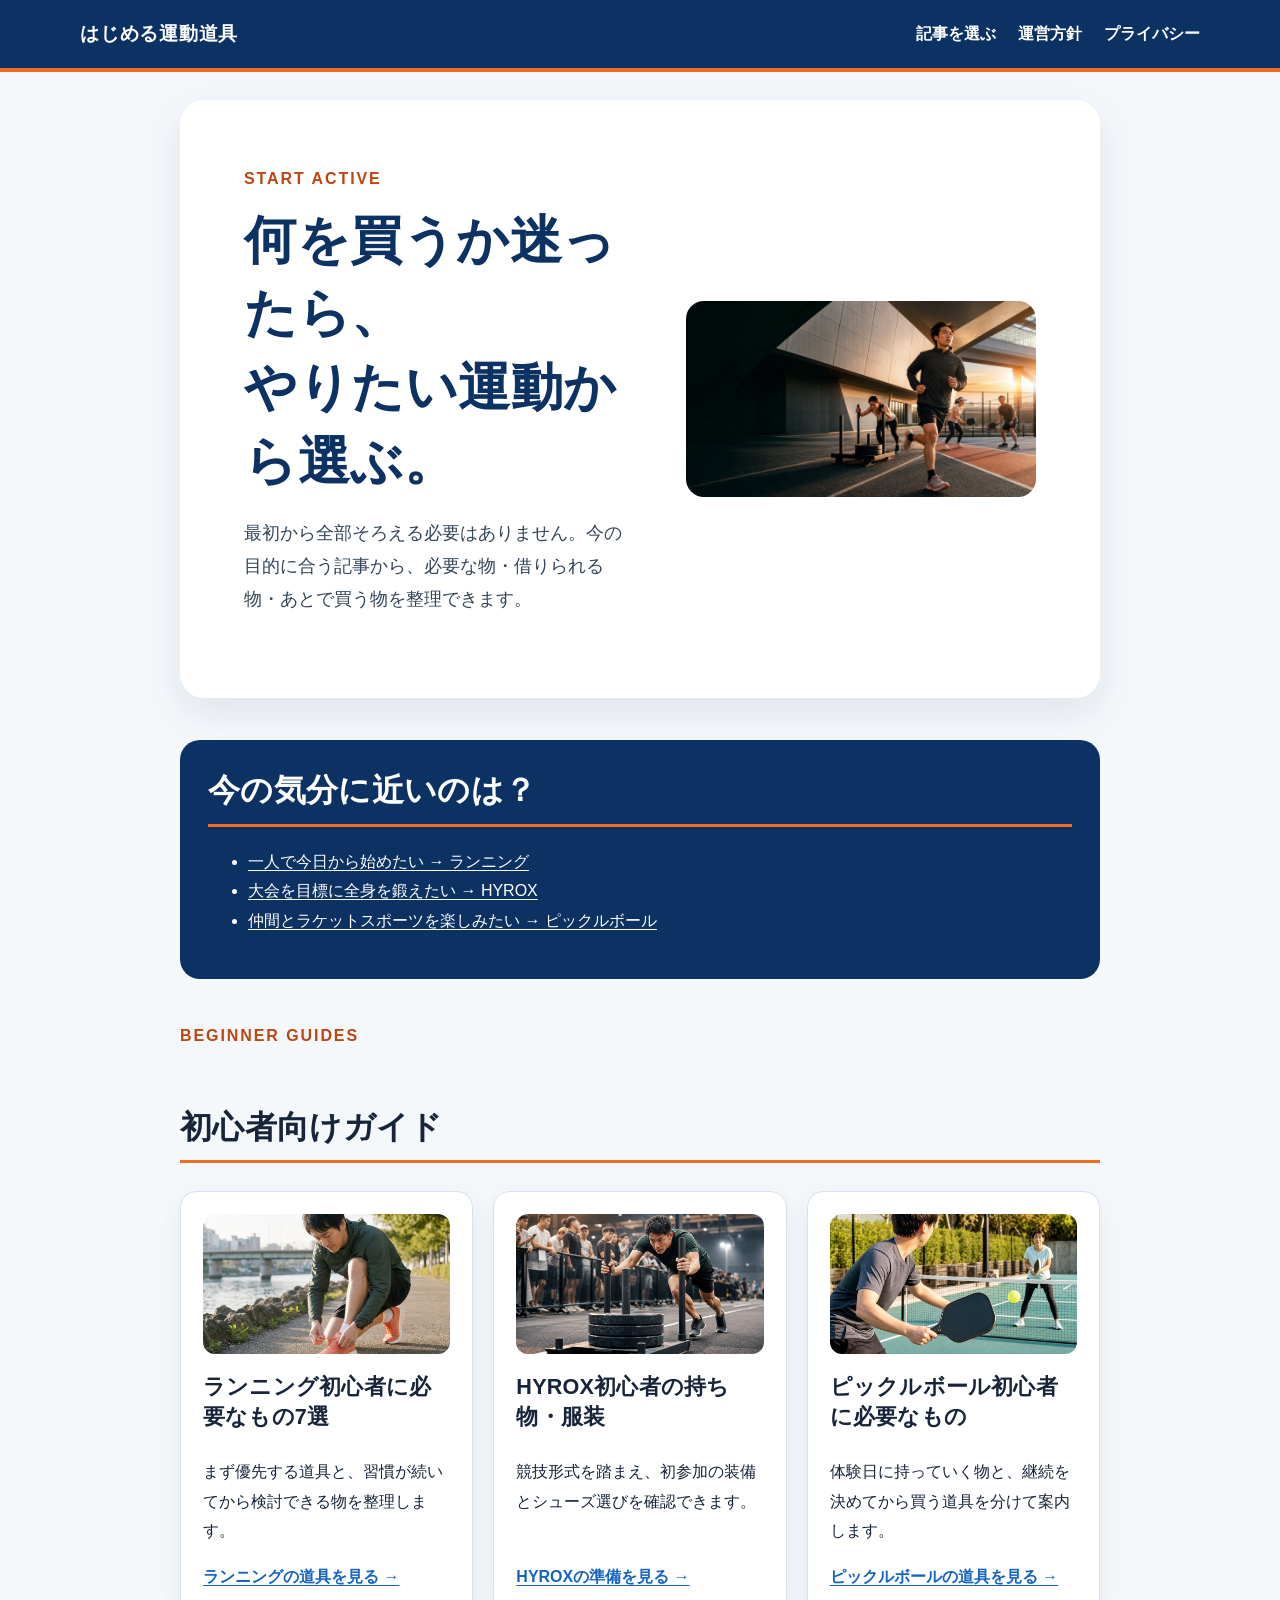
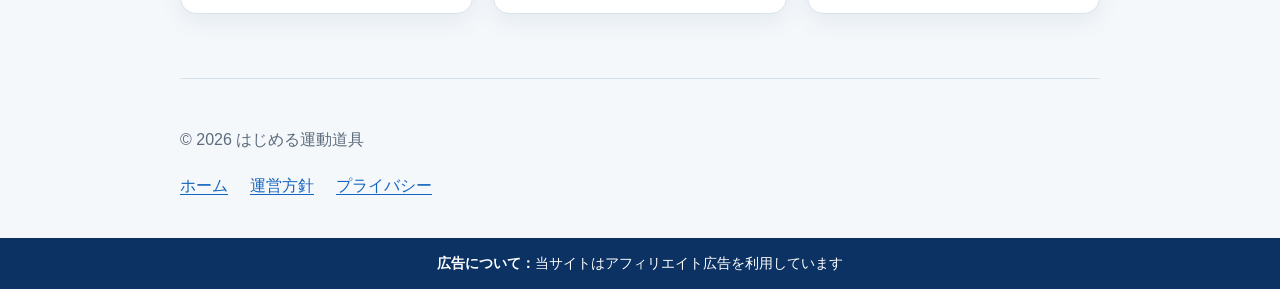
==== index.html @ 6222cc98 "運動用品サイト「はじめる運動道具」を独立サイトとして構築 - shigoto-dogu から分離した運動用品3記事を undou-dogu 用に全面書き換え   (canonical / og:* /" ====
<!doctype html>
<html lang="ja">
<head>
  <meta charset="utf-8">
  <meta name="viewport" content="width=device-width,initial-scale=1">
  <meta name="theme-color" content="#0b3263">
  <title>はじめる運動道具｜初心者のためのスポーツ用品ガイド</title>
  <meta name="description" content="ランニング、HYROX、ピックルボールを始めたい人へ。最初に必要な道具と、続けてから買えばよい物を分かりやすく案内します。">
  <link rel="canonical" href="https://isseyuuu.github.io/undou-dogu/">
  <link rel="icon" href="assets/favicon.svg" type="image/svg+xml">
  <meta property="og:type" content="website">
  <meta property="og:locale" content="ja_JP">
  <meta property="og:site_name" content="はじめる運動道具">
  <meta property="og:title" content="はじめる運動道具｜初心者のためのスポーツ用品ガイド">
  <meta property="og:description" content="やってみたい運動から、最初に必要な道具を選べる初心者向けガイド。">
  <meta property="og:url" content="https://isseyuuu.github.io/undou-dogu/">
  <meta property="og:image" content="https://isseyuuu.github.io/undou-dogu/assets/images/hero-active-life.jpg">
  <link rel="stylesheet" href="assets/style.css">
</head>
<body>
<a class="skip-link" href="#main">本文へ移動</a>
<header class="site-header"><a class="logo" href="index.html">はじめる運動道具</a><nav aria-label="メインナビゲーション"><a href="index.html#articles">記事を選ぶ</a><a href="about.html">運営方針</a><a href="privacy.html">プライバシー</a></nav></header>
<main id="main">
  <section class="hero">
    <div><p class="eyebrow">START ACTIVE</p><h1>何を買うか迷ったら、<br>やりたい運動から選ぶ。</h1><p class="lead">最初から全部そろえる必要はありません。今の目的に合う記事から、必要な物・借りられる物・あとで買う物を整理できます。</p></div>
    <img src="assets/images/hero-active-life.jpg" alt="ランニングなど運動を楽しむ人のイメージ" width="1200" height="800">
  </section>
  <section class="choice-guide" aria-labelledby="choose-title"><h2 id="choose-title">今の気分に近いのは？</h2><ul><li><a href="articles/running-beginner-gear.html">一人で今日から始めたい → ランニング</a></li><li><a href="articles/hyrox-beginner-guide.html">大会を目標に全身を鍛えたい → HYROX</a></li><li><a href="articles/pickleball-beginner-gear.html">仲間とラケットスポーツを楽しみたい → ピックルボール</a></li></ul></section>
  <section id="articles" aria-labelledby="articles-title"><p class="eyebrow">BEGINNER GUIDES</p><h2 id="articles-title">初心者向けガイド</h2><div class="article-grid">
    <article class="article-card"><img src="assets/images/running-beginner.jpg" alt="ランニングを始める人のイメージ" width="1200" height="675"><h2>ランニング初心者に必要なもの7選</h2><p>まず優先する道具と、習慣が続いてから検討できる物を整理します。</p><a class="card-link" href="articles/running-beginner-gear.html">ランニングの道具を見る →</a></article>
    <article class="article-card"><img src="assets/images/hyrox-beginner.jpg" alt="HYROXに向けてトレーニングする人のイメージ" width="1200" height="675"><h2>HYROX初心者の持ち物・服装</h2><p>競技形式を踏まえ、初参加の装備とシューズ選びを確認できます。</p><a class="card-link" href="articles/hyrox-beginner-guide.html">HYROXの準備を見る →</a></article>
    <article class="article-card"><img src="assets/images/pickleball-beginner.jpg" alt="ピックルボールを楽しむ人のイメージ" width="1200" height="675"><h2>ピックルボール初心者に必要なもの</h2><p>体験日に持っていく物と、継続を決めてから買う道具を分けて案内します。</p><a class="card-link" href="articles/pickleball-beginner-gear.html">ピックルボールの道具を見る →</a></article>
  </div></section>
</main>
<footer><p>© 2026 はじめる運動道具</p><div class="footer-links"><a href="index.html">ホーム</a><a href="about.html">運営方針</a><a href="privacy.html">プライバシー</a></div></footer>
<div class="ad-note"><strong>広告について：</strong>当サイトはアフィリエイト広告を利用しています</div>
</body>
</html>
---- assets/style.css ----
:root {
  --ink: #17243a;
  --muted: #5d6b7d;
  --navy: #0b3263;
  --blue: #1464c0;
  --sky: #eaf5ff;
  --orange: #ef6c22;
  --orange-dark: #bd4510;
  --mint: #e9f8f3;
  --line: #d8e2ec;
  --paper: #ffffff;
  --wash: #f5f8fb;
  --shadow: 0 14px 40px rgba(20, 52, 91, 0.1);
}

* { box-sizing: border-box; }
html { scroll-behavior: smooth; }
body {
  margin: 0;
  color: var(--ink);
  background: var(--wash);
  font-family: "Hiragino Kaku Gothic ProN", "Yu Gothic", Meiryo, sans-serif;
  font-size: 16px;
  line-height: 1.85;
}
a { color: var(--blue); text-underline-offset: 0.18em; }
a:hover { color: var(--orange-dark); }
img { max-width: 100%; height: auto; }

.skip-link {
  position: fixed;
  top: 8px;
  left: 8px;
  z-index: 100;
  padding: 10px 14px;
  color: #fff;
  background: var(--navy);
  border-radius: 8px;
  transform: translateY(-160%);
}
.skip-link:focus { transform: translateY(0); }

.site-header {
  display: flex;
  align-items: center;
  justify-content: space-between;
  gap: 24px;
  min-height: 72px;
  padding: 14px max(24px, calc((100% - 1120px) / 2));
  background: var(--navy);
  border-bottom: 4px solid var(--orange);
}
.logo { color: #fff; font-size: 1.2rem; font-weight: 800; text-decoration: none; letter-spacing: 0.04em; }
.site-header nav { display: flex; flex-wrap: wrap; gap: 8px 22px; }
.site-header nav a { color: #fff; font-weight: 700; text-decoration: none; }
.site-header nav a:hover { color: #ffd8bf; }

.breadcrumb, main, .article, footer { width: min(100% - 40px, 920px); margin-inline: auto; }
.breadcrumb { padding: 18px 0 0; font-size: 0.9rem; color: var(--muted); }
.breadcrumb ol { display: flex; flex-wrap: wrap; gap: 8px; margin: 0; padding: 0; list-style: none; }
.breadcrumb li + li::before { content: "/"; margin-right: 8px; color: #97a5b4; }

main, .article { margin-top: 28px; margin-bottom: 64px; }
.article {
  padding: clamp(24px, 5vw, 56px);
  background: var(--paper);
  border-radius: 24px;
  box-shadow: var(--shadow);
}
h1, h2, h3 { line-height: 1.42; letter-spacing: 0.01em; }
h1 { margin: 10px 0 18px; font-size: clamp(2rem, 5vw, 3.25rem); }
h2 { margin: 54px 0 20px; padding-bottom: 10px; font-size: clamp(1.45rem, 3vw, 2rem); border-bottom: 3px solid var(--orange); }
h3 { margin: 34px 0 12px; font-size: 1.22rem; color: var(--navy); }
.eyebrow { margin: 0; color: var(--orange-dark); font-weight: 800; letter-spacing: 0.12em; text-transform: uppercase; }
.lead { font-size: 1.12rem; color: #34455a; }
.meta { color: var(--muted); font-size: 0.9rem; }
.article-visual { width: 100%; margin: 28px 0; border-radius: 18px; object-fit: cover; }

.fact-strip { display: grid; grid-template-columns: repeat(auto-fit, minmax(145px, 1fr)); gap: 2px; margin: 28px 0; overflow: hidden; border-radius: 14px; background: var(--line); }
.fact-strip > * { margin: 0; padding: 18px; background: var(--sky); text-align: center; }
.toc, .cta { margin: 36px 0; padding: 26px; background: var(--mint); border-radius: 16px; }
.toc ol { margin-bottom: 0; padding-left: 1.4em; }
.toc a { font-weight: 650; }
.note-box, .source-list { margin: 28px 0; padding: 24px; border: 1px solid var(--line); border-radius: 14px; background: #f9fbfd; }
.note-box.safety, .safety { border-left: 5px solid #d84a3a; }
.source-note { color: var(--muted); font-size: 0.9rem; }
.source-list ul { padding-left: 1.3em; }
.table-wrap { margin: 24px 0; overflow-x: auto; }
table { width: 100%; border-collapse: collapse; background: #fff; }
th, td { padding: 13px 14px; border: 1px solid var(--line); text-align: left; vertical-align: top; }
th { background: var(--sky); color: var(--navy); }

.gear-list, .checklist, .steps, .race-flow, .purchase-path, .cross-list { padding-left: 0; list-style: none; counter-reset: item; }
.gear-list > li, .checklist > li, .steps > li, .race-flow > li, .purchase-path > li, .cross-list > li {
  position: relative;
  margin: 14px 0;
  padding: 18px 18px 18px 54px;
  background: var(--wash);
  border-radius: 12px;
}
.gear-list > li::before, .steps > li::before, .race-flow > li::before, .purchase-path > li::before {
  counter-increment: item;
  content: counter(item);
  position: absolute;
  left: 16px;
  top: 16px;
  display: grid;
  width: 26px;
  height: 26px;
  place-items: center;
  color: #fff;
  background: var(--blue);
  border-radius: 50%;
  font-weight: 800;
}
.checklist > li::before, .cross-list > li::before { content: "✓"; position: absolute; left: 20px; color: var(--blue); font-weight: 900; }
.priority { display: inline-block; padding: 3px 9px; border-radius: 999px; background: var(--navy); color: #fff; font-size: 0.78rem; font-weight: 800; }
.essential { border-left: 5px solid var(--orange); }
.useful { border-left: 5px solid var(--blue); }

.recommend-grid, .ad-options, .article-grid { display: grid; grid-template-columns: repeat(auto-fit, minmax(230px, 1fr)); gap: 20px; margin: 28px 0; }
.recommend-card, .ad-card, .article-card {
  padding: 22px;
  background: #fff;
  border: 1px solid var(--line);
  border-radius: 16px;
  box-shadow: 0 8px 24px rgba(20, 52, 91, 0.07);
}
.recommend-card.single-card { max-width: 520px; }
.ad-card { position: relative; }
.tag { display: inline-block; margin: 0 0 10px; padding: 2px 9px; color: #73300f; background: #fff0e6; border-radius: 999px; font-size: 0.75rem; font-weight: 800; }
.product-image-link { display: block; text-align: center; }
.product-image-link img { border-radius: 10px; }
.product-button { display: block; margin-top: 16px; padding: 12px 16px; color: #fff; background: var(--orange-dark); border-radius: 9px; font-weight: 800; text-align: center; text-decoration: none; }
.product-button:hover { color: #fff; background: #94350b; }
.related-links { display: grid; gap: 12px; margin: 44px 0; }
.related-links a { padding: 16px 18px; background: var(--sky); border-radius: 12px; font-weight: 700; text-decoration: none; }

.hero { display: grid; grid-template-columns: 1.05fr 0.95fr; align-items: center; gap: clamp(24px, 5vw, 56px); padding: clamp(28px, 6vw, 64px); background: #fff; border-radius: 24px; box-shadow: var(--shadow); }
.hero img { width: 100%; border-radius: 18px; }
.hero h1 { color: var(--navy); }
.choice-guide { margin: 42px 0; padding: 28px; background: var(--navy); color: #fff; border-radius: 20px; }
.choice-guide h2 { margin-top: 0; border-color: var(--orange); }
.choice-guide a { color: #fff; }
.article-card { display: flex; flex-direction: column; }
.article-card img { aspect-ratio: 16 / 9; object-fit: cover; border-radius: 12px; }
.article-card h2 { margin: 18px 0 8px; padding: 0; border: 0; font-size: 1.35rem; }
.article-card .card-link { margin-top: auto; font-weight: 800; }
.content-page { padding: clamp(24px, 5vw, 52px); background: #fff; border-radius: 24px; box-shadow: var(--shadow); }

footer { padding: 30px 0 38px; border-top: 1px solid var(--line); color: var(--muted); }
.footer-links { display: flex; flex-wrap: wrap; gap: 10px 22px; }
.ad-note { padding: 12px 20px; color: #fff; background: var(--navy); text-align: center; font-size: 0.88rem; }

@media (max-width: 720px) {
  .site-header { align-items: flex-start; flex-direction: column; gap: 8px; }
  .site-header nav { gap: 6px 16px; }
  .hero { grid-template-columns: 1fr; }
  .article { width: min(100% - 24px, 920px); }
  h1 { font-size: clamp(1.8rem, 9vw, 2.5rem); }
}
@media (max-width: 480px) {
  .toc, .cta { padding: 22px; }
  .breadcrumb, main, footer { width: min(100% - 24px, 920px); }
}
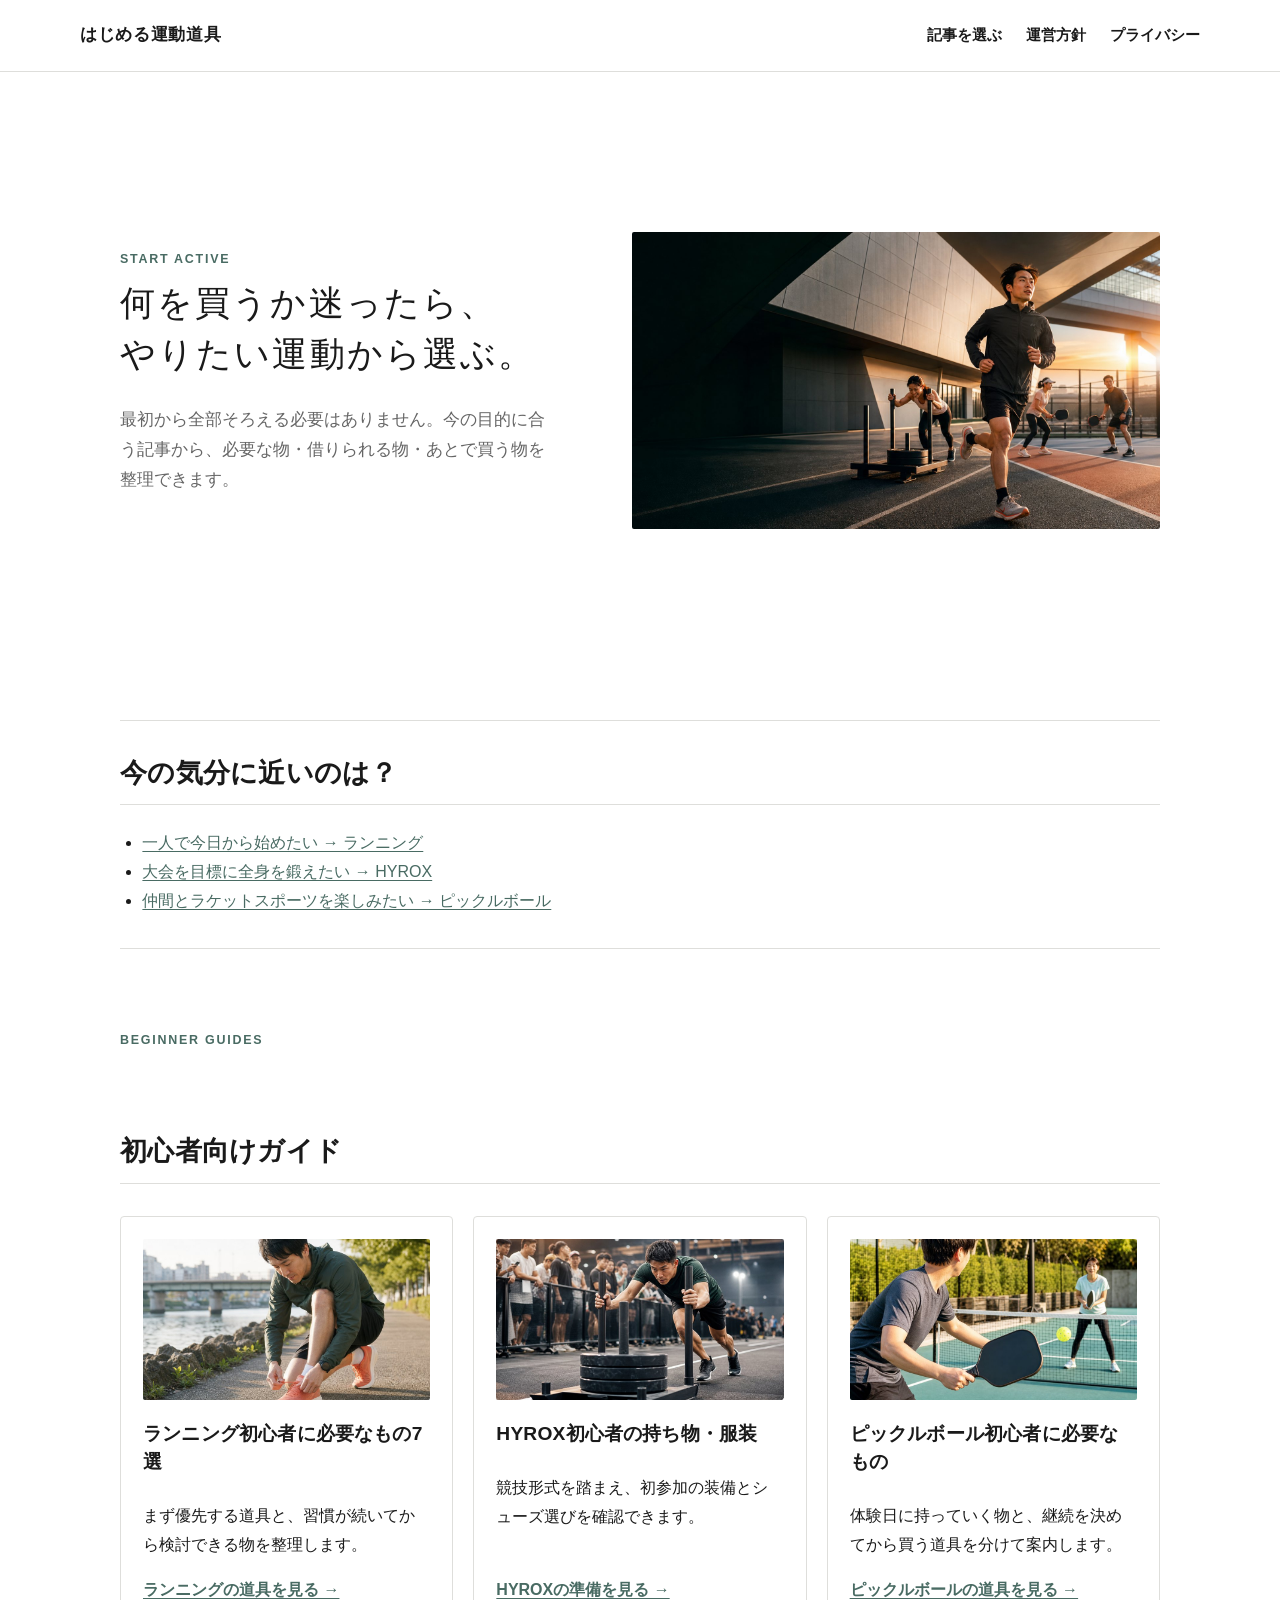
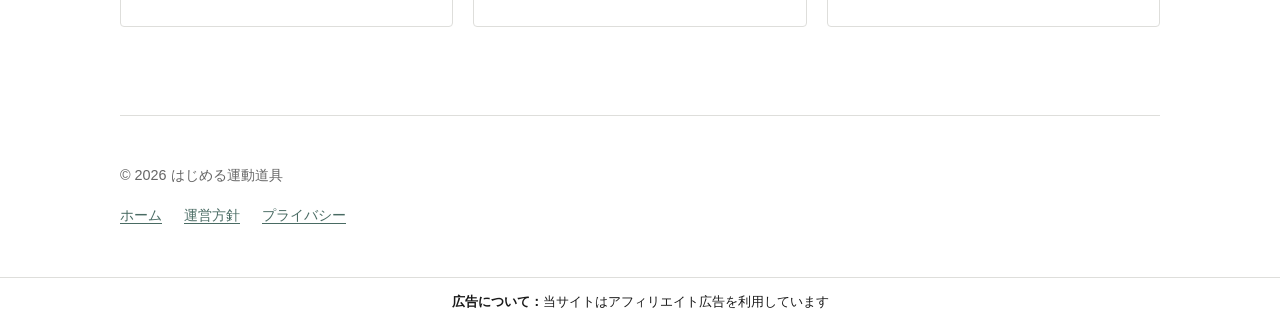
==== commit d508df75: "Align theme-color with the new design; style h4 product names デザイン刷新(tanica.jp参考の白基調)と記事の購入導線強化を統合して" ====
--- a/index.html
+++ b/index.html
@@ -3,7 +3,7 @@
 <head>
   <meta charset="utf-8">
   <meta name="viewport" content="width=device-width,initial-scale=1">
-  <meta name="theme-color" content="#0b3263">
+  <meta name="theme-color" content="#ffffff">
   <title>はじめる運動道具｜初心者のためのスポーツ用品ガイド</title>
   <meta name="description" content="ランニング、HYROX、ピックルボールを始めたい人へ。最初に必要な道具と、続けてから買えばよい物を分かりやすく案内します。">
   <link rel="canonical" href="https://isseyuuu.github.io/undou-dogu/">
--- a/assets/style.css
+++ b/assets/style.css
@@ -1,16 +1,9 @@
 :root {
-  --ink: #17243a;
-  --muted: #5d6b7d;
-  --navy: #0b3263;
-  --blue: #1464c0;
-  --sky: #eaf5ff;
-  --orange: #ef6c22;
-  --orange-dark: #bd4510;
-  --mint: #e9f8f3;
-  --line: #d8e2ec;
+  --ink: #1a1a1a;
+  --muted: #666666;
+  --accent: #496b63;
+  --line: #dededb;
   --paper: #ffffff;
-  --wash: #f5f8fb;
-  --shadow: 0 14px 40px rgba(20, 52, 91, 0.1);
 }
 
 * { box-sizing: border-box; }
@@ -18,24 +11,25 @@
 body {
   margin: 0;
   color: var(--ink);
-  background: var(--wash);
-  font-family: "Hiragino Kaku Gothic ProN", "Yu Gothic", Meiryo, sans-serif;
+  background: var(--paper);
+  font-family: "Hiragino Kaku Gothic ProN", "Yu Gothic", YuGothic, Meiryo, sans-serif;
   font-size: 16px;
-  line-height: 1.85;
-}
-a { color: var(--blue); text-underline-offset: 0.18em; }
-a:hover { color: var(--orange-dark); }
-img { max-width: 100%; height: auto; }
+  line-height: 1.8;
+  overflow-wrap: anywhere;
+}
+a { color: var(--accent); text-underline-offset: 0.2em; }
+a:hover { text-decoration-thickness: 2px; }
+img { display: block; max-width: 100%; height: auto; }
 
 .skip-link {
   position: fixed;
   top: 8px;
   left: 8px;
   z-index: 100;
-  padding: 10px 14px;
-  color: #fff;
-  background: var(--navy);
-  border-radius: 8px;
+  padding: 8px 12px;
+  color: #ffffff;
+  background: var(--accent);
+  border-radius: 4px;
   transform: translateY(-160%);
 }
 .skip-link:focus { transform: translateY(0); }
@@ -46,120 +40,203 @@
   justify-content: space-between;
   gap: 24px;
   min-height: 72px;
-  padding: 14px max(24px, calc((100% - 1120px) / 2));
-  background: var(--navy);
-  border-bottom: 4px solid var(--orange);
-}
-.logo { color: #fff; font-size: 1.2rem; font-weight: 800; text-decoration: none; letter-spacing: 0.04em; }
-.site-header nav { display: flex; flex-wrap: wrap; gap: 8px 22px; }
-.site-header nav a { color: #fff; font-weight: 700; text-decoration: none; }
-.site-header nav a:hover { color: #ffd8bf; }
-
-.breadcrumb, main, .article, footer { width: min(100% - 40px, 920px); margin-inline: auto; }
-.breadcrumb { padding: 18px 0 0; font-size: 0.9rem; color: var(--muted); }
+  padding: 14px max(20px, calc((100% - 1120px) / 2));
+  background: #ffffff;
+  border-bottom: 1px solid var(--line);
+}
+.logo {
+  color: var(--ink);
+  font-size: 1.05rem;
+  font-weight: 700;
+  letter-spacing: 0.04em;
+  text-decoration: none;
+}
+.site-header nav { display: flex; flex-wrap: wrap; gap: 8px 24px; }
+.site-header nav a { color: var(--ink); font-size: 0.92rem; font-weight: 600; text-decoration: none; }
+.site-header nav a:hover { color: var(--accent); }
+
+.breadcrumb,
+main,
+.article,
+footer { width: min(calc(100% - 40px), 1040px); margin-inline: auto; }
+.breadcrumb { padding-top: 24px; color: var(--muted); font-size: 0.88rem; }
 .breadcrumb ol { display: flex; flex-wrap: wrap; gap: 8px; margin: 0; padding: 0; list-style: none; }
-.breadcrumb li + li::before { content: "/"; margin-right: 8px; color: #97a5b4; }
-
-main, .article { margin-top: 28px; margin-bottom: 64px; }
-.article {
-  padding: clamp(24px, 5vw, 56px);
-  background: var(--paper);
-  border-radius: 24px;
-  box-shadow: var(--shadow);
-}
-h1, h2, h3 { line-height: 1.42; letter-spacing: 0.01em; }
-h1 { margin: 10px 0 18px; font-size: clamp(2rem, 5vw, 3.25rem); }
-h2 { margin: 54px 0 20px; padding-bottom: 10px; font-size: clamp(1.45rem, 3vw, 2rem); border-bottom: 3px solid var(--orange); }
-h3 { margin: 34px 0 12px; font-size: 1.22rem; color: var(--navy); }
-.eyebrow { margin: 0; color: var(--orange-dark); font-weight: 800; letter-spacing: 0.12em; text-transform: uppercase; }
-.lead { font-size: 1.12rem; color: #34455a; }
-.meta { color: var(--muted); font-size: 0.9rem; }
-.article-visual { width: 100%; margin: 28px 0; border-radius: 18px; object-fit: cover; }
-
-.fact-strip { display: grid; grid-template-columns: repeat(auto-fit, minmax(145px, 1fr)); gap: 2px; margin: 28px 0; overflow: hidden; border-radius: 14px; background: var(--line); }
-.fact-strip > * { margin: 0; padding: 18px; background: var(--sky); text-align: center; }
-.toc, .cta { margin: 36px 0; padding: 26px; background: var(--mint); border-radius: 16px; }
+.breadcrumb li + li::before { content: "/"; margin-right: 8px; color: var(--muted); }
+
+main,
+.article { margin-top: 48px; margin-bottom: 88px; }
+.article { max-width: 820px; }
+h1,
+h2,
+h3 { color: var(--ink); line-height: 1.45; letter-spacing: 0.01em; }
+h1 { margin: 8px 0 24px; font-size: clamp(1.85rem, 4.8vw, 2.2rem); font-weight: 600; }
+h2 { margin: 80px 0 24px; padding-bottom: 12px; border-bottom: 1px solid var(--line); font-size: clamp(1.35rem, 3vw, 1.7rem); font-weight: 700; }
+h3 { margin: 40px 0 14px; font-size: 1.15rem; font-weight: 600; }
+.eyebrow { margin: 0; color: var(--accent); font-size: 0.78rem; font-weight: 700; letter-spacing: 0.14em; text-transform: uppercase; }
+.lead { max-width: 46rem; color: var(--muted); font-size: 1.05rem; }
+.meta,
+.source-note { color: var(--muted); font-size: 0.88rem; }
+.article-visual { width: 100%; margin: 36px 0 56px; border-radius: 2px; object-fit: cover; }
+
+.fact-strip {
+  display: grid;
+  grid-template-columns: repeat(auto-fit, minmax(min(145px, 100%), 1fr));
+  margin: 36px 0;
+  border-block: 1px solid var(--line);
+}
+.fact-strip > * { margin: 0; padding: 18px; text-align: center; }
+.fact-strip > * + * { border-left: 1px solid var(--line); }
+.toc,
+.cta { margin: 40px 0; padding: 24px; border: 1px solid var(--line); border-radius: 4px; }
 .toc ol { margin-bottom: 0; padding-left: 1.4em; }
-.toc a { font-weight: 650; }
-.note-box, .source-list { margin: 28px 0; padding: 24px; border: 1px solid var(--line); border-radius: 14px; background: #f9fbfd; }
-.note-box.safety, .safety { border-left: 5px solid #d84a3a; }
-.source-note { color: var(--muted); font-size: 0.9rem; }
+.toc a { font-weight: 600; }
+.note-box,
+.source-list { margin: 32px 0; padding: 24px; border: 1px solid var(--line); border-radius: 4px; }
+.note-box.safety,
+.safety { border-left: 3px solid var(--accent); }
 .source-list ul { padding-left: 1.3em; }
-.table-wrap { margin: 24px 0; overflow-x: auto; }
-table { width: 100%; border-collapse: collapse; background: #fff; }
-th, td { padding: 13px 14px; border: 1px solid var(--line); text-align: left; vertical-align: top; }
-th { background: var(--sky); color: var(--navy); }
-
-.gear-list, .checklist, .steps, .race-flow, .purchase-path, .cross-list { padding-left: 0; list-style: none; counter-reset: item; }
-.gear-list > li, .checklist > li, .steps > li, .race-flow > li, .purchase-path > li, .cross-list > li {
+.table-wrap { max-width: 100%; margin: 28px 0; overflow-x: auto; }
+table { width: 100%; border-collapse: collapse; background: #ffffff; }
+th,
+td { padding: 13px 14px; border: 1px solid var(--line); text-align: left; vertical-align: top; }
+th { font-weight: 700; }
+
+.gear-list,
+.checklist,
+.steps,
+.race-flow,
+.purchase-path,
+.cross-list { padding-left: 0; list-style: none; counter-reset: item; }
+.gear-list > li,
+.checklist > li,
+.steps > li,
+.race-flow > li,
+.purchase-path > li,
+.cross-list > li {
   position: relative;
-  margin: 14px 0;
-  padding: 18px 18px 18px 54px;
-  background: var(--wash);
-  border-radius: 12px;
-}
-.gear-list > li::before, .steps > li::before, .race-flow > li::before, .purchase-path > li::before {
+  margin: 0;
+  padding: 18px 12px 18px 48px;
+  border-bottom: 1px solid var(--line);
+}
+.gear-list > li:first-child,
+.checklist > li:first-child,
+.steps > li:first-child,
+.race-flow > li:first-child,
+.purchase-path > li:first-child,
+.cross-list > li:first-child { border-top: 1px solid var(--line); }
+.gear-list > li::before,
+.steps > li::before,
+.race-flow > li::before,
+.purchase-path > li::before {
   counter-increment: item;
-  content: counter(item);
+  content: counter(item, decimal-leading-zero);
   position: absolute;
-  left: 16px;
-  top: 16px;
+  top: 18px;
+  left: 10px;
+  color: var(--accent);
+  font-size: 0.82rem;
+  font-weight: 700;
+}
+.checklist > li::before,
+.cross-list > li::before { content: "✓"; position: absolute; top: 18px; left: 14px; color: var(--accent); font-weight: 700; }
+.priority { display: inline-block; padding: 2px 8px; color: #ffffff; background: var(--accent); border-radius: 3px; font-size: 0.75rem; font-weight: 700; }
+.essential,
+.useful { border-left: 3px solid var(--accent); }
+
+.recommend-grid,
+.ad-options,
+.article-grid {
   display: grid;
-  width: 26px;
-  height: 26px;
-  place-items: center;
-  color: #fff;
-  background: var(--blue);
-  border-radius: 50%;
-  font-weight: 800;
-}
-.checklist > li::before, .cross-list > li::before { content: "✓"; position: absolute; left: 20px; color: var(--blue); font-weight: 900; }
-.priority { display: inline-block; padding: 3px 9px; border-radius: 999px; background: var(--navy); color: #fff; font-size: 0.78rem; font-weight: 800; }
-.essential { border-left: 5px solid var(--orange); }
-.useful { border-left: 5px solid var(--blue); }
-
-.recommend-grid, .ad-options, .article-grid { display: grid; grid-template-columns: repeat(auto-fit, minmax(230px, 1fr)); gap: 20px; margin: 28px 0; }
-.recommend-card, .ad-card, .article-card {
-  padding: 22px;
-  background: #fff;
-  border: 1px solid var(--line);
-  border-radius: 16px;
-  box-shadow: 0 8px 24px rgba(20, 52, 91, 0.07);
-}
+  grid-template-columns: repeat(auto-fit, minmax(min(230px, 100%), 1fr));
+  gap: 20px;
+  margin: 32px 0;
+}
+.recommend-card,
+.ad-card,
+.article-card { padding: 22px; background: #ffffff; border: 1px solid var(--line); border-radius: 4px; }
 .recommend-card.single-card { max-width: 520px; }
 .ad-card { position: relative; }
-.tag { display: inline-block; margin: 0 0 10px; padding: 2px 9px; color: #73300f; background: #fff0e6; border-radius: 999px; font-size: 0.75rem; font-weight: 800; }
+.tag {
+  display: inline-block;
+  margin: 0 0 10px;
+  padding: 2px 8px;
+  color: #ffffff;
+  background: #496b63;
+  border-radius: 3px;
+  font-size: 0.75rem;
+  font-weight: 700;
+}
 .product-image-link { display: block; text-align: center; }
-.product-image-link img { border-radius: 10px; }
-.product-button { display: block; margin-top: 16px; padding: 12px 16px; color: #fff; background: var(--orange-dark); border-radius: 9px; font-weight: 800; text-align: center; text-decoration: none; }
-.product-button:hover { color: #fff; background: #94350b; }
-.related-links { display: grid; gap: 12px; margin: 44px 0; }
-.related-links a { padding: 16px 18px; background: var(--sky); border-radius: 12px; font-weight: 700; text-decoration: none; }
-
-.hero { display: grid; grid-template-columns: 1.05fr 0.95fr; align-items: center; gap: clamp(24px, 5vw, 56px); padding: clamp(28px, 6vw, 64px); background: #fff; border-radius: 24px; box-shadow: var(--shadow); }
-.hero img { width: 100%; border-radius: 18px; }
-.hero h1 { color: var(--navy); }
-.choice-guide { margin: 42px 0; padding: 28px; background: var(--navy); color: #fff; border-radius: 20px; }
-.choice-guide h2 { margin-top: 0; border-color: var(--orange); }
-.choice-guide a { color: #fff; }
+.product-image-link img { margin-inline: auto; border-radius: 2px; }
+.product-button {
+  display: block;
+  width: fit-content;
+  max-width: 100%;
+  margin-top: 18px;
+  padding: 9px 14px;
+  color: #ffffff;
+  background: var(--accent);
+  border-radius: 4px;
+  font-size: 0.92rem;
+  font-weight: 700;
+  text-align: center;
+  text-decoration: none;
+}
+.product-button:hover { color: #ffffff; }
+.related-links { display: grid; gap: 0; margin: 48px 0; border-top: 1px solid var(--line); }
+.related-links a { padding: 14px 0; border-bottom: 1px solid var(--line); font-weight: 600; text-decoration: none; }
+
+.hero {
+  display: grid;
+  grid-template-columns: minmax(0, 0.9fr) minmax(0, 1.1fr);
+  align-items: center;
+  gap: clamp(32px, 7vw, 80px);
+  min-height: 520px;
+  padding-block: 44px;
+  background: #ffffff;
+}
+.hero img { width: 100%; border-radius: 2px; }
+.hero h1 {
+  font-family: "Hiragino Mincho ProN", "Yu Mincho", YuMincho, serif;
+  font-size: clamp(1.75rem, 4.5vw, 2.2rem);
+  font-weight: 500;
+  letter-spacing: 0.06em;
+}
+.choice-guide { margin: 80px 0; padding: 32px 0; border-block: 1px solid var(--line); }
+.choice-guide h2 { margin-top: 0; }
+.choice-guide ul { margin-bottom: 0; padding-left: 1.4em; }
 .article-card { display: flex; flex-direction: column; }
-.article-card img { aspect-ratio: 16 / 9; object-fit: cover; border-radius: 12px; }
-.article-card h2 { margin: 18px 0 8px; padding: 0; border: 0; font-size: 1.35rem; }
-.article-card .card-link { margin-top: auto; font-weight: 800; }
-.content-page { padding: clamp(24px, 5vw, 52px); background: #fff; border-radius: 24px; box-shadow: var(--shadow); }
-
-footer { padding: 30px 0 38px; border-top: 1px solid var(--line); color: var(--muted); }
-.footer-links { display: flex; flex-wrap: wrap; gap: 10px 22px; }
-.ad-note { padding: 12px 20px; color: #fff; background: var(--navy); text-align: center; font-size: 0.88rem; }
+.article-card img { aspect-ratio: 16 / 9; object-fit: cover; border-radius: 2px; }
+.article-card h2 { margin: 20px 0 10px; padding: 0; border: 0; font-size: 1.2rem; font-weight: 700; }
+.article-card .card-link { margin-top: auto; font-weight: 600; }
+.content-page { max-width: 820px; }
+
+footer { padding: 32px 0 48px; border-top: 1px solid var(--line); color: var(--muted); font-size: 0.9rem; }
+.footer-links { display: flex; flex-wrap: wrap; gap: 8px 22px; }
+.ad-note { padding: 12px 20px; color: var(--ink); background: #ffffff; border-top: 1px solid var(--line); text-align: center; font-size: 0.82rem; }
 
 @media (max-width: 720px) {
   .site-header { align-items: flex-start; flex-direction: column; gap: 8px; }
   .site-header nav { gap: 6px 16px; }
-  .hero { grid-template-columns: 1fr; }
-  .article { width: min(100% - 24px, 920px); }
-  h1 { font-size: clamp(1.8rem, 9vw, 2.5rem); }
-}
+  .hero { grid-template-columns: 1fr; min-height: 0; padding-block: 32px; }
+  .hero img { max-height: 440px; object-fit: cover; }
+  .fact-strip > * + * { border-left: 0; }
+  h2 { margin-top: 64px; }
+}
+
 @media (max-width: 480px) {
-  .toc, .cta { padding: 22px; }
-  .breadcrumb, main, footer { width: min(100% - 24px, 920px); }
-}
+  .breadcrumb,
+  main,
+  .article,
+  footer { width: min(calc(100% - 24px), 1040px); }
+  .toc,
+  .cta,
+  .note-box,
+  .source-list,
+  .recommend-card,
+  .ad-card,
+  .article-card { padding: 18px; }
+}
+
+/* running記事のみ商品名に h4 を使っているため、strong と同じ体裁に揃える */
+.ad-card h4 { display:block;margin:0 0 8px;font-size:1rem;font-weight:600;line-height:1.6 }
